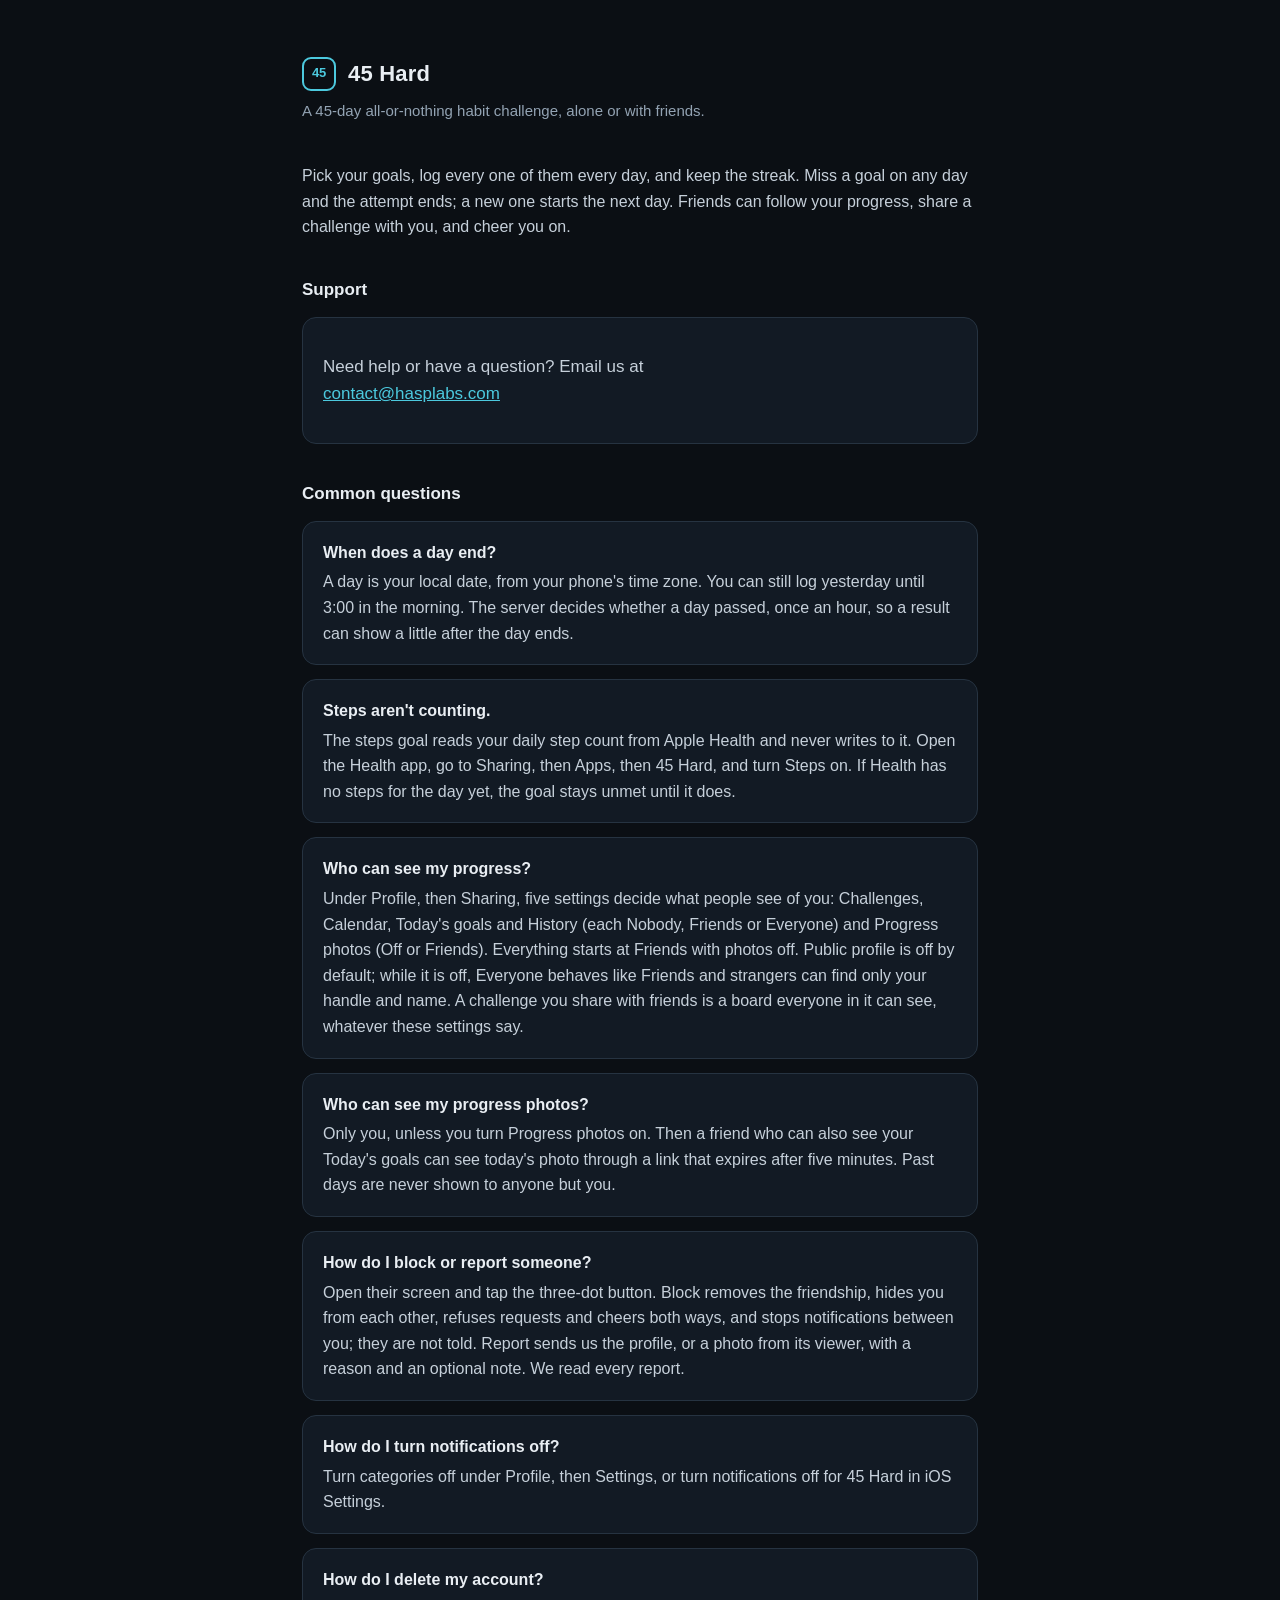
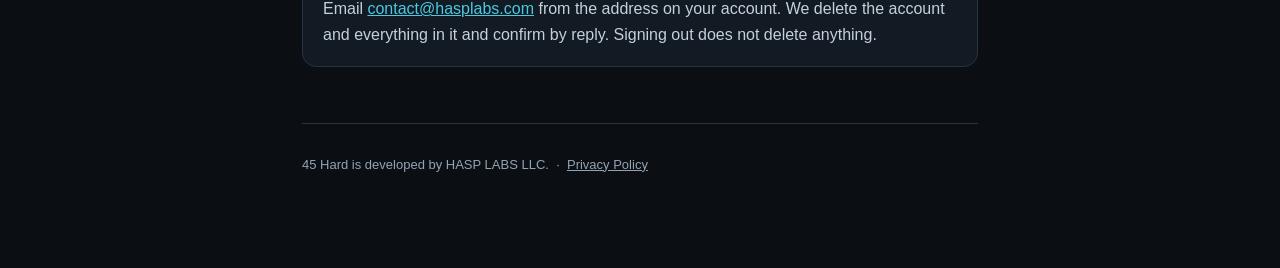
==== index.html @ 98bc9dc3 "Add the 45 Hard support and privacy policy pages Co-Authored-By: Claude Fable 5.1 <noreply@anthropic" ====
<!doctype html>
<html lang="en">
<head>
<meta charset="utf-8" />
<meta name="viewport" content="width=device-width, initial-scale=1" />
<title>45 Hard — Support</title>
<style>
  :root {
    --bg: #0B0F14; --surface: #121A24; --outline: #263341;
    --text: #E9EEF3; --body: #C6D0DA; --muted: #93A3B3; --accent: #4CC9DE;
  }
  * { box-sizing: border-box; }
  body {
    margin: 0; background: var(--bg); color: var(--body);
    font: 16px/1.6 -apple-system, BlinkMacSystemFont, "Segoe UI", Roboto, Helvetica, Arial, sans-serif;
  }
  .wrap { max-width: 720px; margin: 0 auto; padding: 56px 22px 80px; }
  header { display: flex; align-items: center; gap: 12px; margin-bottom: 8px; }
  .mark { width: 34px; height: 34px; border-radius: 9px; border: 2px solid var(--accent); color: var(--accent); flex: none; display: flex; align-items: center; justify-content: center; font-weight: 700; font-size: 13px; letter-spacing: -.02em; }
  h1 { color: var(--text); font-size: 22px; margin: 0; letter-spacing: .2px; }
  .lede { color: var(--muted); font-size: 15px; margin: 4px 0 40px; }
  h2 { color: var(--text); font-size: 17px; margin: 36px 0 10px; }
  a { color: var(--accent); }
  .card { background: var(--surface); border: 1px solid var(--outline); border-radius: 14px; padding: 18px 20px; margin: 14px 0; }
  .q { color: var(--text); font-weight: 600; margin: 0 0 4px; }
  .a { color: var(--body); margin: 0; }
  .contact { font-size: 17px; }
  footer { margin-top: 56px; color: var(--muted); font-size: 13px; border-top: 1px solid var(--outline); padding-top: 18px; }
  footer a { color: var(--muted); }
</style>
</head>
<body>
  <div class="wrap">
    <header>
      <div class="mark" aria-hidden="true">45</div>
      <h1>45 Hard</h1>
    </header>
    <p class="lede">A 45-day all-or-nothing habit challenge, alone or with friends.</p>

    <p>Pick your goals, log every one of them every day, and keep the streak. Miss a goal on any day and the attempt ends; a new one starts the next day. Friends can follow your progress, share a challenge with you, and cheer you on.</p>

    <h2>Support</h2>
    <div class="card">
      <p class="contact">Need help or have a question? Email us at<br />
      <a href="mailto:contact@hasplabs.com">contact@hasplabs.com</a></p>
    </div>

    <h2>Common questions</h2>
    <div class="card">
      <p class="q">When does a day end?</p>
      <p class="a">A day is your local date, from your phone's time zone. You can still log yesterday until 3:00 in the morning. The server decides whether a day passed, once an hour, so a result can show a little after the day ends.</p>
    </div>
    <div class="card">
      <p class="q">Steps aren't counting.</p>
      <p class="a">The steps goal reads your daily step count from Apple Health and never writes to it. Open the Health app, go to Sharing, then Apps, then 45 Hard, and turn Steps on. If Health has no steps for the day yet, the goal stays unmet until it does.</p>
    </div>
    <div class="card">
      <p class="q">Who can see my progress?</p>
      <p class="a">Under Profile, then Sharing, five settings decide what people see of you: Challenges, Calendar, Today's goals and History (each Nobody, Friends or Everyone) and Progress photos (Off or Friends). Everything starts at Friends with photos off. Public profile is off by default; while it is off, Everyone behaves like Friends and strangers can find only your handle and name. A challenge you share with friends is a board everyone in it can see, whatever these settings say.</p>
    </div>
    <div class="card">
      <p class="q">Who can see my progress photos?</p>
      <p class="a">Only you, unless you turn Progress photos on. Then a friend who can also see your Today's goals can see today's photo through a link that expires after five minutes. Past days are never shown to anyone but you.</p>
    </div>
    <div class="card">
      <p class="q">How do I block or report someone?</p>
      <p class="a">Open their screen and tap the three-dot button. Block removes the friendship, hides you from each other, refuses requests and cheers both ways, and stops notifications between you; they are not told. Report sends us the profile, or a photo from its viewer, with a reason and an optional note. We read every report.</p>
    </div>
    <div class="card">
      <p class="q">How do I turn notifications off?</p>
      <p class="a">Turn categories off under Profile, then Settings, or turn notifications off for 45 Hard in iOS Settings.</p>
    </div>
    <div class="card">
      <p class="q">How do I delete my account?</p>
      <p class="a">Email <a href="mailto:contact@hasplabs.com">contact@hasplabs.com</a> from the address on your account. We delete the account and everything in it and confirm by reply. Signing out does not delete anything.</p>
    </div>

    <footer>
      <p>45 Hard is developed by HASP LABS LLC. &nbsp;·&nbsp; <a href="privacy.html">Privacy Policy</a></p>
    </footer>
  </div>
</body>
</html>
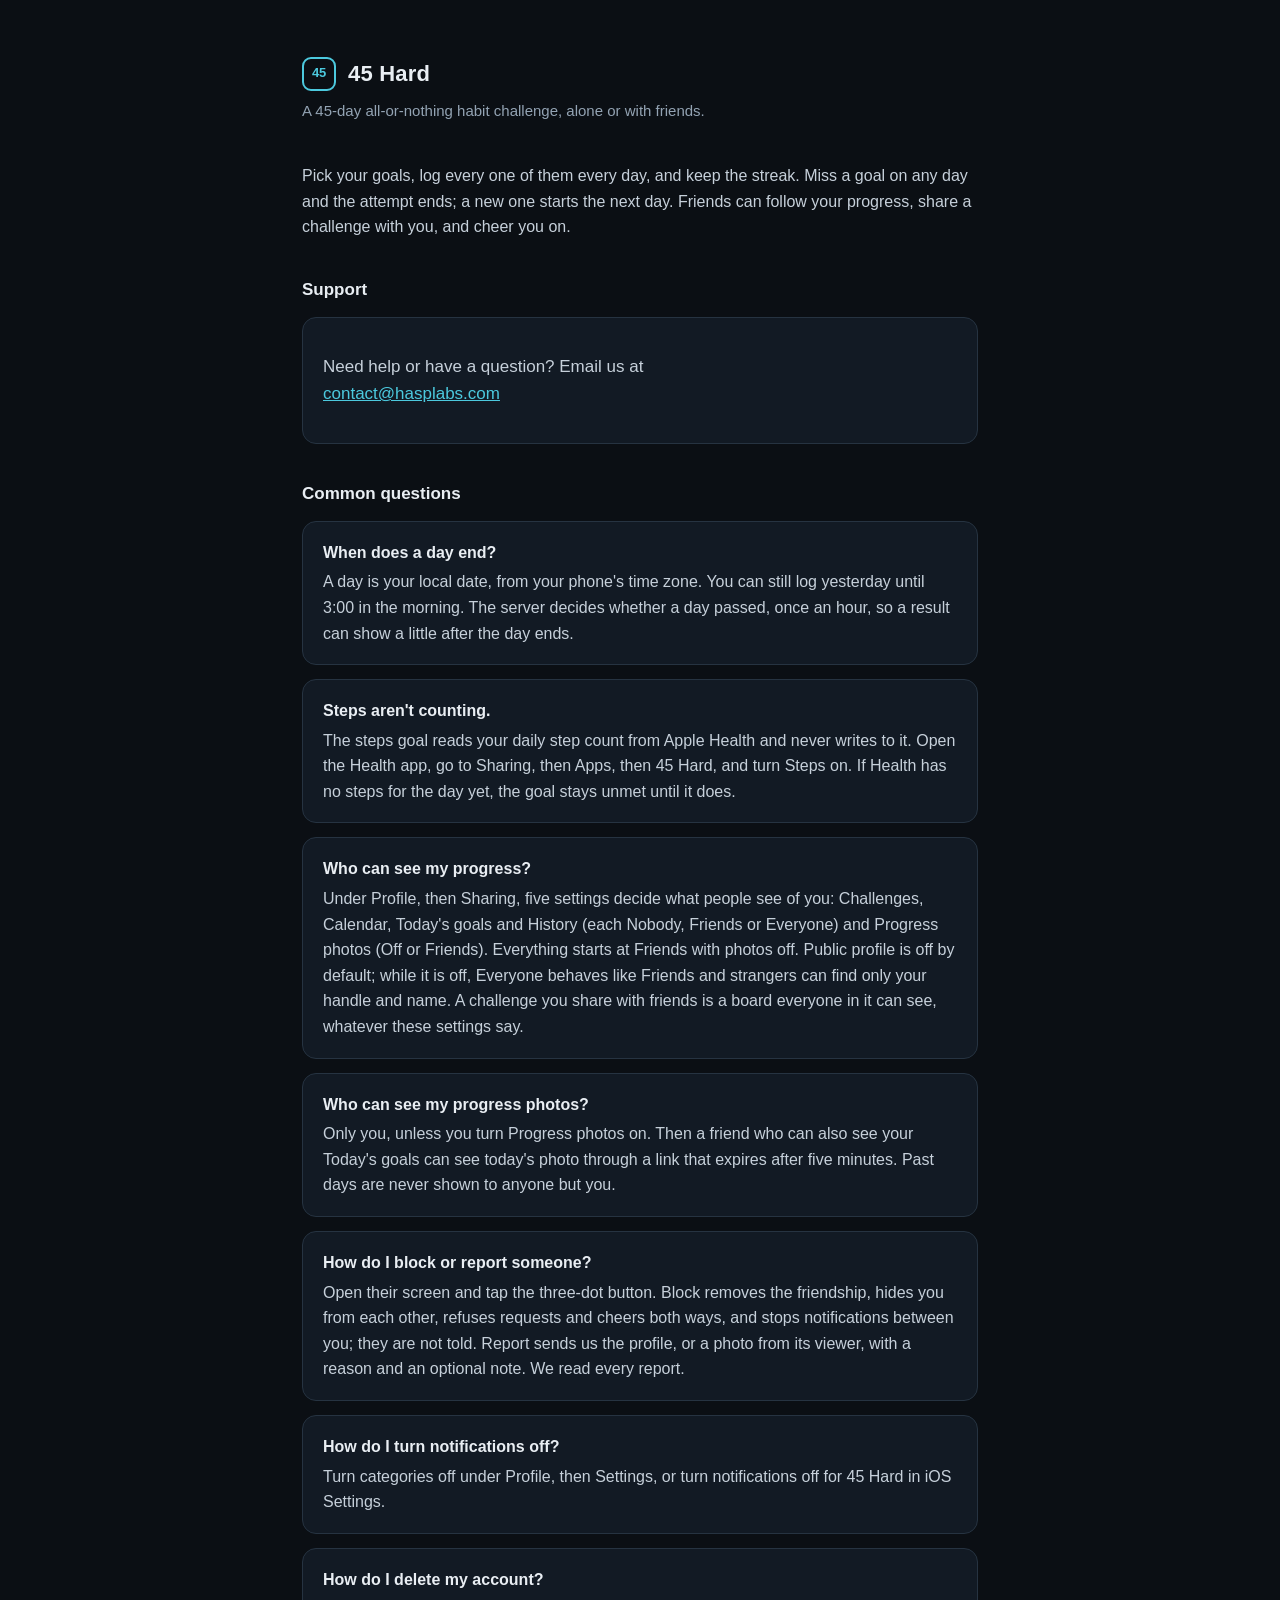
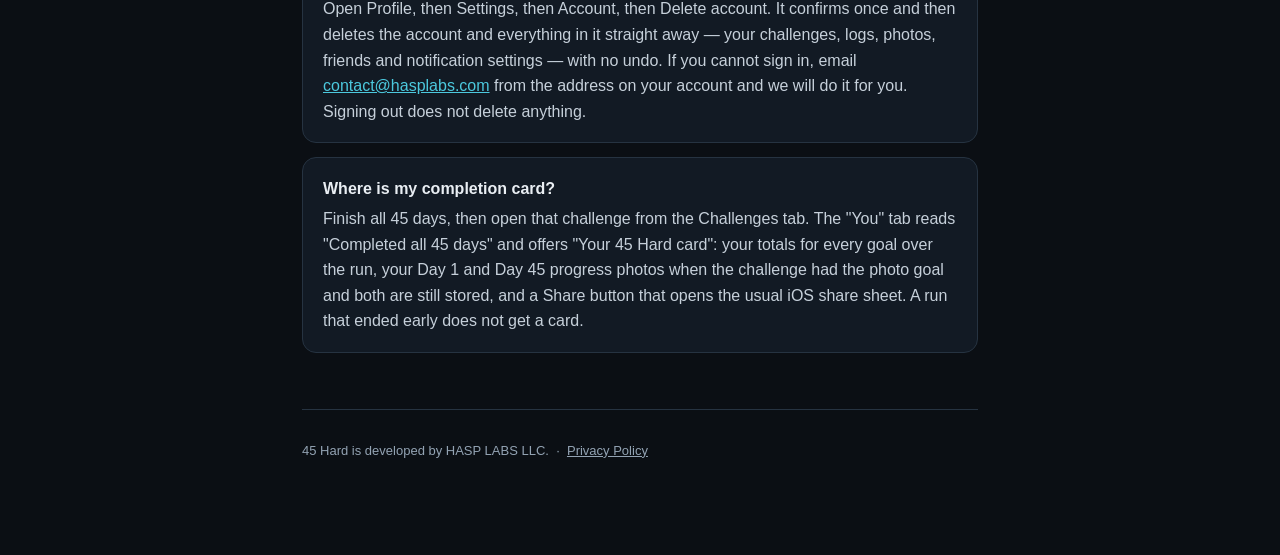
==== commit 77a0aed3: "In-app account deletion, the profile photo, and the completion card Co-Authored-By: Claude Fable 5.1" ====
--- a/index.html
+++ b/index.html
@@ -72,7 +72,11 @@
     </div>
     <div class="card">
       <p class="q">How do I delete my account?</p>
-      <p class="a">Email <a href="mailto:contact@hasplabs.com">contact@hasplabs.com</a> from the address on your account. We delete the account and everything in it and confirm by reply. Signing out does not delete anything.</p>
+      <p class="a">Open Profile, then Settings, then Account, then Delete account. It confirms once and then deletes the account and everything in it straight away — your challenges, logs, photos, friends and notification settings — with no undo. If you cannot sign in, email <a href="mailto:contact@hasplabs.com">contact@hasplabs.com</a> from the address on your account and we will do it for you. Signing out does not delete anything.</p>
+    </div>
+    <div class="card">
+      <p class="q">Where is my completion card?</p>
+      <p class="a">Finish all 45 days, then open that challenge from the Challenges tab. The "You" tab reads "Completed all 45 days" and offers "Your 45 Hard card": your totals for every goal over the run, your Day 1 and Day 45 progress photos when the challenge had the photo goal and both are still stored, and a Share button that opens the usual iOS share sheet. A run that ended early does not get a card.</p>
     </div>
 
     <footer>
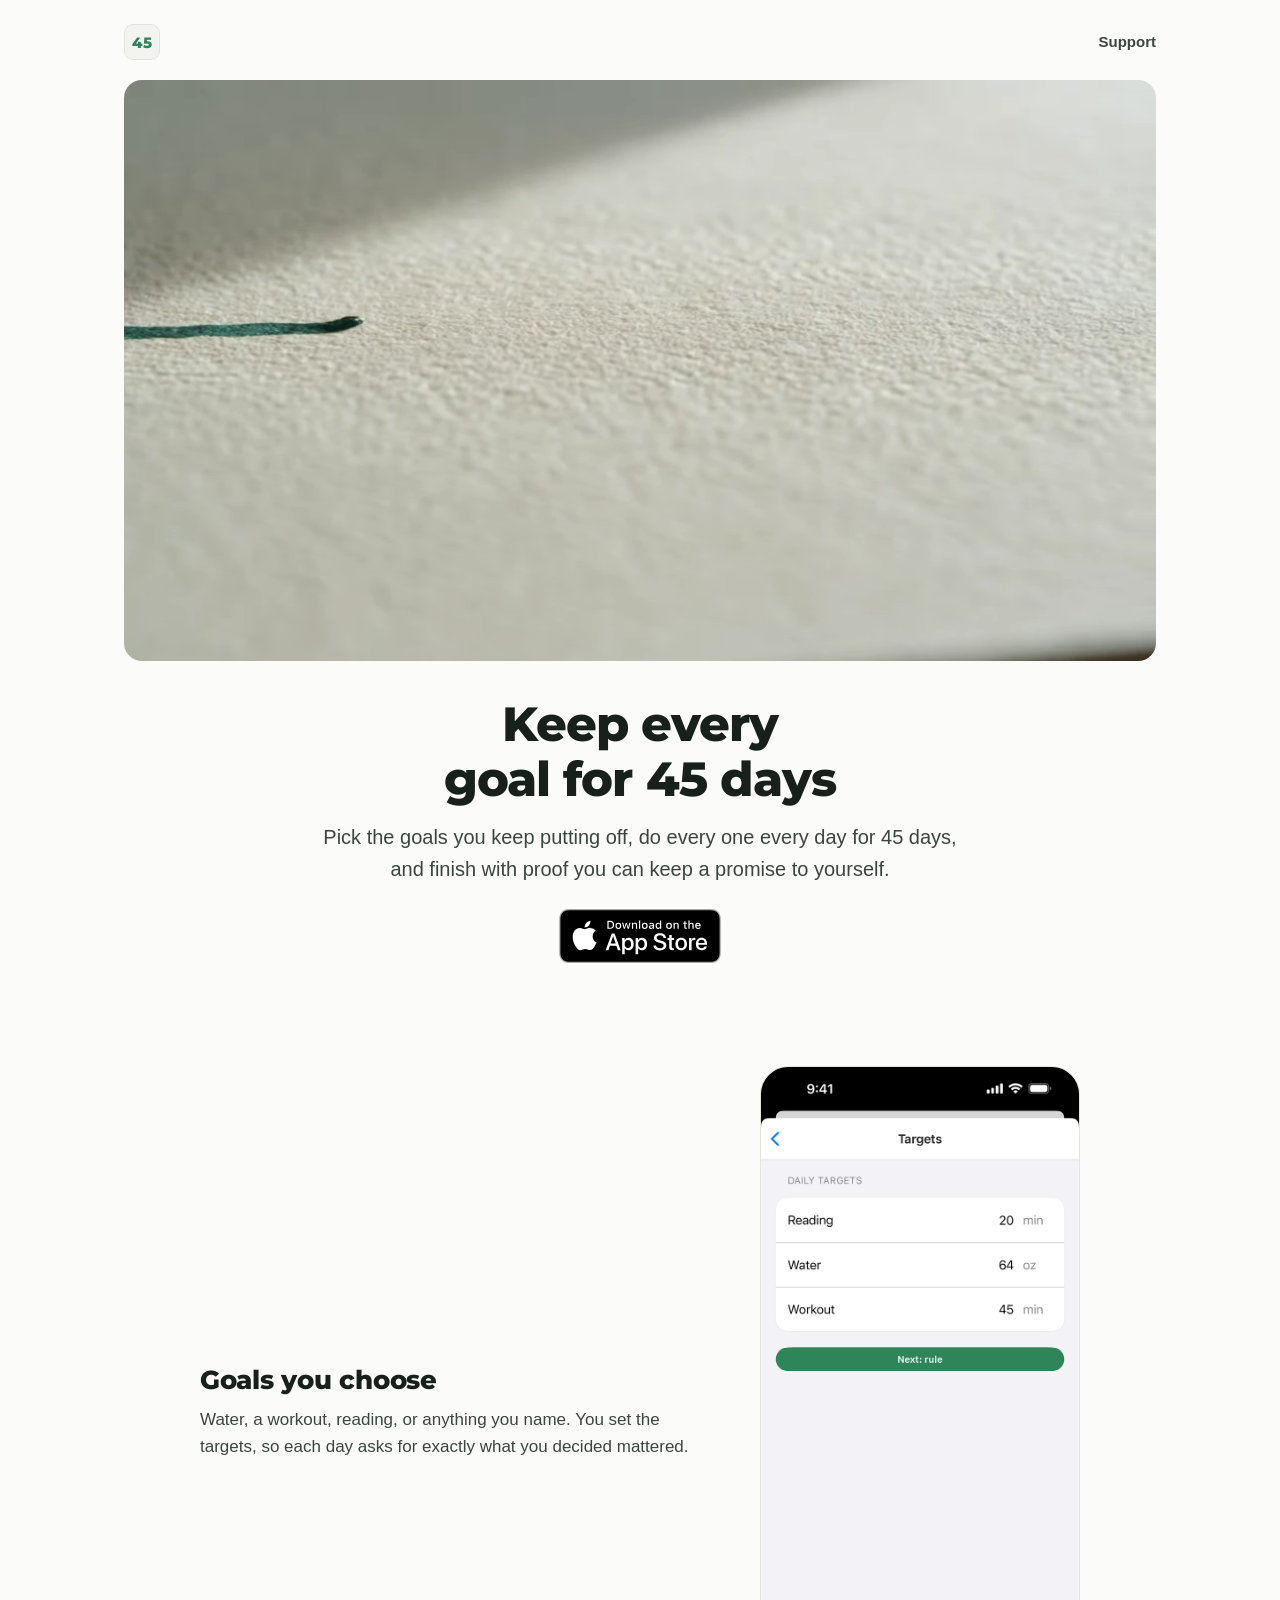
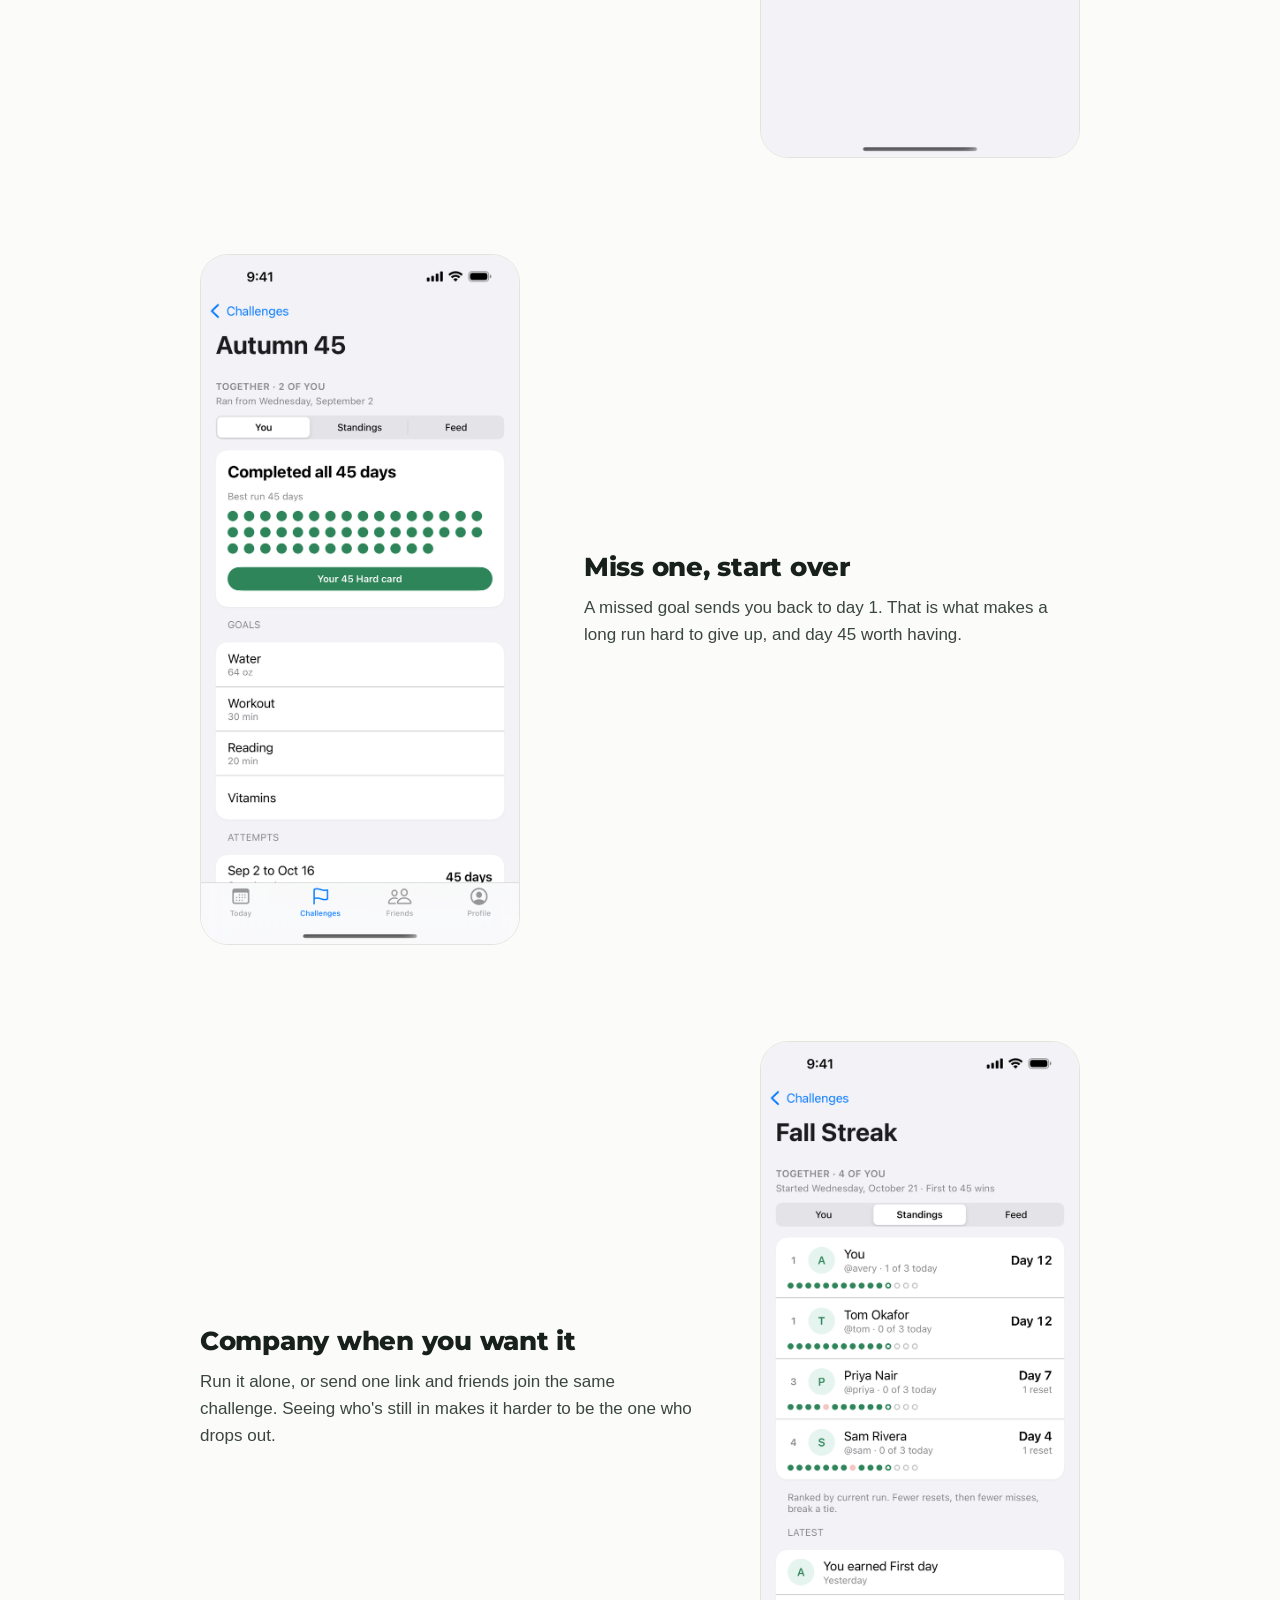
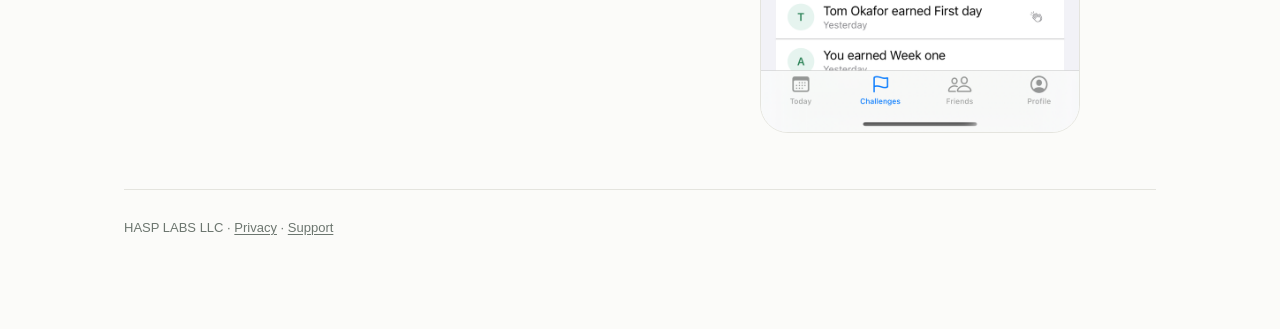
==== commit 38d1e989: "Replace the support index with the 45 Hard landing page Co-Authored-By: Claude Fable 5.1 <noreply@an" ====
--- a/index.html
+++ b/index.html
@@ -3,84 +3,75 @@
 <head>
 <meta charset="utf-8" />
 <meta name="viewport" content="width=device-width, initial-scale=1" />
-<title>45 Hard — Support</title>
-<style>
-  :root {
-    --bg: #0B0F14; --surface: #121A24; --outline: #263341;
-    --text: #E9EEF3; --body: #C6D0DA; --muted: #93A3B3; --accent: #4CC9DE;
-  }
-  * { box-sizing: border-box; }
-  body {
-    margin: 0; background: var(--bg); color: var(--body);
-    font: 16px/1.6 -apple-system, BlinkMacSystemFont, "Segoe UI", Roboto, Helvetica, Arial, sans-serif;
-  }
-  .wrap { max-width: 720px; margin: 0 auto; padding: 56px 22px 80px; }
-  header { display: flex; align-items: center; gap: 12px; margin-bottom: 8px; }
-  .mark { width: 34px; height: 34px; border-radius: 9px; border: 2px solid var(--accent); color: var(--accent); flex: none; display: flex; align-items: center; justify-content: center; font-weight: 700; font-size: 13px; letter-spacing: -.02em; }
-  h1 { color: var(--text); font-size: 22px; margin: 0; letter-spacing: .2px; }
-  .lede { color: var(--muted); font-size: 15px; margin: 4px 0 40px; }
-  h2 { color: var(--text); font-size: 17px; margin: 36px 0 10px; }
-  a { color: var(--accent); }
-  .card { background: var(--surface); border: 1px solid var(--outline); border-radius: 14px; padding: 18px 20px; margin: 14px 0; }
-  .q { color: var(--text); font-weight: 600; margin: 0 0 4px; }
-  .a { color: var(--body); margin: 0; }
-  .contact { font-size: 17px; }
-  footer { margin-top: 56px; color: var(--muted); font-size: 13px; border-top: 1px solid var(--outline); padding-top: 18px; }
-  footer a { color: var(--muted); }
-</style>
+<title>45 Hard</title>
+<meta name="description" content="Pick the goals you keep putting off, do every one every day for 45 days, and finish with proof you can keep a promise to yourself." />
+<meta property="og:type" content="website" />
+<meta property="og:title" content="45 Hard" />
+<meta property="og:description" content="Pick the goals you keep putting off, do every one every day for 45 days, and finish with proof you can keep a promise to yourself." />
+<meta property="og:url" content="https://hasplabs.github.io/fortyfivehard/" />
+<meta property="og:image" content="https://hasplabs.github.io/fortyfivehard/media/hero-16x9.jpg" />
+<meta property="og:image:width" content="1920" />
+<meta property="og:image:height" content="1080" />
+<meta name="twitter:card" content="summary_large_image" />
+<link rel="stylesheet" href="site.css">
 </head>
 <body>
-  <div class="wrap">
-    <header>
-      <div class="mark" aria-hidden="true">45</div>
-      <h1>45 Hard</h1>
+  <div class="wrap landing">
+    <header class="site-head">
+      <a class="mark" href="index.html" aria-label="45 Hard home">45</a>
+      <a class="head-link" href="support.html">Support</a>
     </header>
-    <p class="lede">A 45-day all-or-nothing habit challenge, alone or with friends.</p>
 
-    <p>Pick your goals, log every one of them every day, and keep the streak. Miss a goal on any day and the attempt ends; a new one starts the next day. Friends can follow your progress, share a challenge with you, and cheer you on.</p>
+    <video class="hero" autoplay muted loop playsinline preload="metadata" poster="media/hero-16x9.jpg" aria-hidden="true">
+      <source src="media/hero-9x16.webm" type="video/webm" media="(max-width: 700px)">
+      <source src="media/hero-9x16.mp4" type="video/mp4" media="(max-width: 700px)">
+      <source src="media/hero-16x9.webm" type="video/webm">
+      <source src="media/hero-16x9.mp4" type="video/mp4">
+    </video>
+    <script>
+      (function () {
+        var v = document.querySelector('video.hero');
+        var still = window.matchMedia && window.matchMedia('(prefers-reduced-motion: reduce)').matches;
+        if (!v || !still) return;
+        v.pause();
+        v.addEventListener('play', function () { v.pause(); });
+      })();
+    </script>
 
-    <h2>Support</h2>
-    <div class="card">
-      <p class="contact">Need help or have a question? Email us at<br />
-      <a href="mailto:contact@hasplabs.com">contact@hasplabs.com</a></p>
+    <div class="intro">
+      <h1 class="headline">Keep every goal for 45 days</h1>
+      <p class="subline">Pick the goals you keep putting off, do every one every day for 45 days, and finish with proof you can keep a promise to yourself.</p>
+      <a class="badge" href="https://apps.apple.com/app/id6811716562">
+        <img src="img/app-store-badge.svg" alt="Download on the App Store" width="162" height="54">
+      </a>
     </div>
 
-    <h2>Common questions</h2>
-    <div class="card">
-      <p class="q">When does a day end?</p>
-      <p class="a">A day is your local date, from your phone's time zone. You can still log yesterday until 3:00 in the morning. The server decides whether a day passed, once an hour, so a result can show a little after the day ends.</p>
-    </div>
-    <div class="card">
-      <p class="q">Steps aren't counting.</p>
-      <p class="a">The steps goal reads your daily step count from Apple Health and never writes to it. Open the Health app, go to Sharing, then Apps, then 45 Hard, and turn Steps on. If Health has no steps for the day yet, the goal stays unmet until it does.</p>
-    </div>
-    <div class="card">
-      <p class="q">Who can see my progress?</p>
-      <p class="a">Under Profile, then Sharing, five settings decide what people see of you: Challenges, Calendar, Today's goals and History (each Nobody, Friends or Everyone) and Progress photos (Off or Friends). Everything starts at Friends with photos off. Public profile is off by default; while it is off, Everyone behaves like Friends and strangers can find only your handle and name. A challenge you share with friends is a board everyone in it can see, whatever these settings say.</p>
-    </div>
-    <div class="card">
-      <p class="q">Who can see my progress photos?</p>
-      <p class="a">Only you, unless you turn Progress photos on. Then a friend who can also see your Today's goals can see today's photo through a link that expires after five minutes. Past days are never shown to anyone but you.</p>
-    </div>
-    <div class="card">
-      <p class="q">How do I block or report someone?</p>
-      <p class="a">Open their screen and tap the three-dot button. Block removes the friendship, hides you from each other, refuses requests and cheers both ways, and stops notifications between you; they are not told. Report sends us the profile, or a photo from its viewer, with a reason and an optional note. We read every report.</p>
-    </div>
-    <div class="card">
-      <p class="q">How do I turn notifications off?</p>
-      <p class="a">Turn categories off under Profile, then Settings, or turn notifications off for 45 Hard in iOS Settings.</p>
-    </div>
-    <div class="card">
-      <p class="q">How do I delete my account?</p>
-      <p class="a">Open Profile, then Settings, then Account, then Delete account. It confirms once and then deletes the account and everything in it straight away — your challenges, logs, photos, friends and notification settings — with no undo. If you cannot sign in, email <a href="mailto:contact@hasplabs.com">contact@hasplabs.com</a> from the address on your account and we will do it for you. Signing out does not delete anything.</p>
-    </div>
-    <div class="card">
-      <p class="q">Where is my completion card?</p>
-      <p class="a">Finish all 45 days, then open that challenge from the Challenges tab. The "You" tab reads "Completed all 45 days" and offers "Your 45 Hard card": your totals for every goal over the run, your Day 1 and Day 45 progress photos when the challenge had the photo goal and both are still stored, and a Share button that opens the usual iOS share sheet. A run that ended early does not get a card.</p>
-    </div>
+    <section class="feature">
+      <div class="feature-text">
+        <h2>Goals you choose</h2>
+        <p>Water, a workout, reading, or anything you name. You set the targets, so each day asks for exactly what you decided mattered.</p>
+      </div>
+      <img class="shot" src="img/goals.png" alt="" loading="lazy" width="720" height="1561">
+    </section>
+
+    <section class="feature">
+      <div class="feature-text">
+        <h2>Miss one, start over</h2>
+        <p>A missed goal sends you back to day 1. That is what makes a long run hard to give up, and day 45 worth having.</p>
+      </div>
+      <img class="shot" src="img/calendar.png" alt="" loading="lazy" width="720" height="1561">
+    </section>
+
+    <section class="feature">
+      <div class="feature-text">
+        <h2>Company when you want it</h2>
+        <p>Run it alone, or send one link and friends join the same challenge. Seeing who's still in makes it harder to be the one who drops out.</p>
+      </div>
+      <img class="shot" src="img/standings.png" alt="" loading="lazy" width="720" height="1561">
+    </section>
 
     <footer>
-      <p>45 Hard is developed by HASP LABS LLC. &nbsp;·&nbsp; <a href="privacy.html">Privacy Policy</a></p>
+      <p>HASP LABS LLC · <a href="privacy.html">Privacy</a> · <a href="support.html">Support</a></p>
     </footer>
   </div>
 </body>
--- a/site.css
+++ b/site.css
@@ -0,0 +1,207 @@
+/* 45 Hard pages: one stylesheet. The palette is the icon's paper and green. */
+
+@font-face {
+  font-family: Montserrat;
+  font-style: normal;
+  font-weight: 700;
+  font-display: swap;
+  src: url("fonts/Montserrat-Bold.ttf") format("truetype");
+}
+@font-face {
+  font-family: Montserrat;
+  font-style: normal;
+  font-weight: 800;
+  font-display: swap;
+  src: url("fonts/Montserrat-ExtraBold.ttf") format("truetype");
+}
+
+:root {
+  color-scheme: light dark;
+  --paper: #fbfbf9;
+  --paper-2: #f3f3ef;
+  --surface: #ffffff;
+  --outline: #e4e4de;
+  --text: #18201b;
+  --body: #3b463f;
+  --muted: #6c766f;
+  --accent: #2f855a;
+  --accent-tint: #e6f4ef;
+  --on-accent: #ffffff;
+  --link: #276749;
+}
+
+@media (prefers-color-scheme: dark) {
+  :root {
+    --paper: #0e1210;
+    --paper-2: #131915;
+    --surface: #18201b;
+    --outline: #26302a;
+    --text: #eef2ee;
+    --body: #c9d1cb;
+    --muted: #8f9a92;
+    --accent: #5fbf85;
+    --accent-tint: #163524;
+    --on-accent: #06281a;
+    --link: #5fbf85;
+  }
+}
+
+* { box-sizing: border-box; }
+
+html { -webkit-text-size-adjust: 100%; text-size-adjust: 100%; }
+
+body {
+  margin: 0;
+  background: var(--paper);
+  color: var(--body);
+  font: 16px/1.6 -apple-system, BlinkMacSystemFont, "Segoe UI", Roboto, Helvetica, Arial, sans-serif;
+  overflow-wrap: break-word;
+}
+
+[hidden] { display: none !important; }
+
+.wrap {
+  width: 100%;
+  max-width: 720px;
+  margin: 0 auto;
+  padding: 56px 16px 80px;
+}
+@media (min-width: 600px) {
+  .wrap { padding-left: 24px; padding-right: 24px; }
+}
+
+a { color: var(--link); text-underline-offset: 2px; }
+
+header { display: flex; align-items: center; gap: 12px; margin-bottom: 8px; }
+
+.mark {
+  flex: none;
+  display: flex;
+  align-items: center;
+  justify-content: center;
+  width: 36px;
+  height: 36px;
+  border-radius: 9px;
+  border: 1px solid var(--outline);
+  background: var(--paper-2);
+  color: var(--accent);
+  font-family: Montserrat, system-ui, sans-serif;
+  font-weight: 800;
+  font-size: 15px;
+  line-height: 1;
+  letter-spacing: -0.02em;
+  text-decoration: none;
+}
+
+h1, h2 {
+  font-family: Montserrat, system-ui, sans-serif;
+  color: var(--text);
+  font-weight: 800;
+  letter-spacing: -0.01em;
+  line-height: 1.25;
+}
+h1 { font-size: 22px; margin: 0; }
+h2 { font-size: 20px; margin: 40px 0 10px; }
+
+p { margin: 10px 0; }
+ul { margin: 10px 0; padding-left: 20px; }
+li { margin: 6px 0; }
+strong { color: var(--text); }
+
+.lede { color: var(--muted); font-size: 15px; margin: 4px 0 40px; }
+.updated { color: var(--muted); font-size: 14px; margin: 4px 0 32px; }
+
+.card {
+  background: var(--surface);
+  border: 1px solid var(--outline);
+  border-radius: 14px;
+  padding: 18px 20px;
+  margin: 14px 0;
+}
+
+.q { color: var(--text); font-weight: 600; margin: 0 0 4px; }
+.a { color: var(--body); margin: 0; }
+.contact { font-size: 17px; margin: 0; }
+
+.btn {
+  display: inline-block;
+  background: var(--accent);
+  color: var(--on-accent);
+  font-weight: 600;
+  text-decoration: none;
+  border-radius: 10px;
+  padding: 12px 18px;
+  margin: 14px 0 6px;
+}
+.btn:hover { filter: brightness(1.06); }
+.btn:focus-visible, a:focus-visible { outline: 2px solid var(--accent); outline-offset: 3px; }
+
+.small { color: var(--muted); font-size: 14px; }
+
+
+footer {
+  margin-top: 56px;
+  color: var(--muted);
+  font-size: 13px;
+  border-top: 1px solid var(--outline);
+  padding-top: 18px;
+}
+footer a { color: var(--muted); }
+
+/* The landing page. */
+.wrap.landing { max-width: 1080px; padding-top: 24px; }
+.site-head { justify-content: space-between; margin-bottom: 20px; }
+.head-link { color: var(--body); font-weight: 600; font-size: 15px; text-decoration: none; }
+.head-link:hover { color: var(--link); text-decoration: underline; }
+
+.hero {
+  display: block;
+  width: 100%;
+  height: auto;
+  aspect-ratio: 16 / 9;
+  object-fit: cover;
+  border-radius: 18px;
+  background: var(--paper-2);
+}
+@media (max-width: 700px) {
+  .hero { aspect-ratio: 9 / 16; max-height: 78vh; }
+}
+
+.intro { max-width: 640px; margin: 36px auto 8px; text-align: center; }
+.headline { font-size: 34px; line-height: 1.15; letter-spacing: -0.02em; text-wrap: balance; }
+.subline { font-size: 18px; color: var(--body); margin: 14px 0 24px; }
+.badge { display: inline-block; line-height: 0; border-radius: 9px; }
+.badge img { display: block; width: 162px; height: 54px; }
+@media (min-width: 760px) {
+  .headline { font-size: 48px; }
+  .subline { font-size: 20px; }
+}
+
+.feature { margin: 72px 0 0; text-align: center; }
+.feature-text { max-width: 520px; margin: 0 auto; }
+.feature h2 { font-size: 26px; margin: 0 0 10px; text-wrap: balance; }
+.feature p { font-size: 17px; margin: 0; }
+.shot {
+  display: block;
+  width: 100%;
+  max-width: 300px;
+  height: auto;
+  margin: 28px auto 0;
+  border-radius: 28px;
+  border: 1px solid var(--outline);
+}
+@media (min-width: 760px) {
+  .feature {
+    display: grid;
+    grid-template-columns: 1fr 320px;
+    gap: 64px;
+    align-items: center;
+    text-align: left;
+    max-width: 880px;
+    margin: 96px auto 0;
+  }
+  .feature:nth-of-type(even) { grid-template-columns: 320px 1fr; }
+  .feature:nth-of-type(even) .feature-text { order: 2; }
+  .feature-text { margin: 0; }
+  .shot { max-width: 320px; margin: 0; }
+}
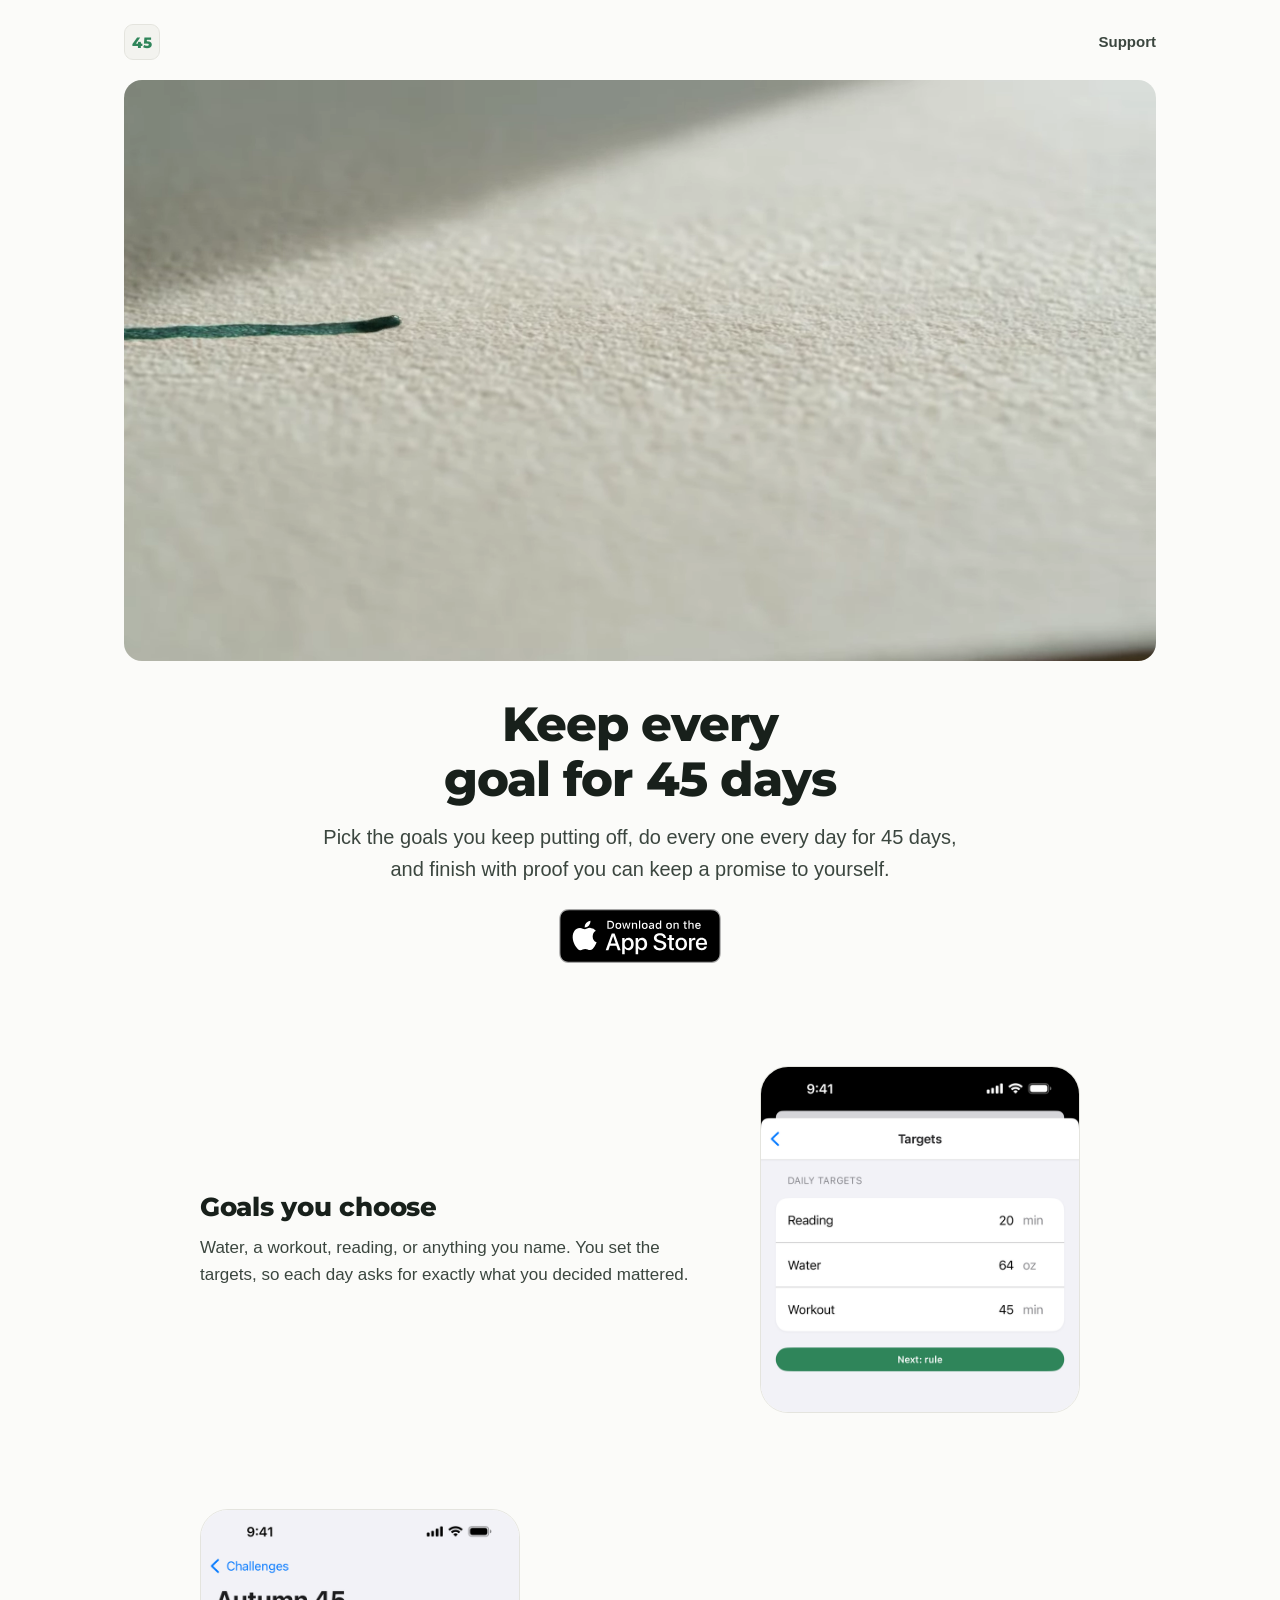
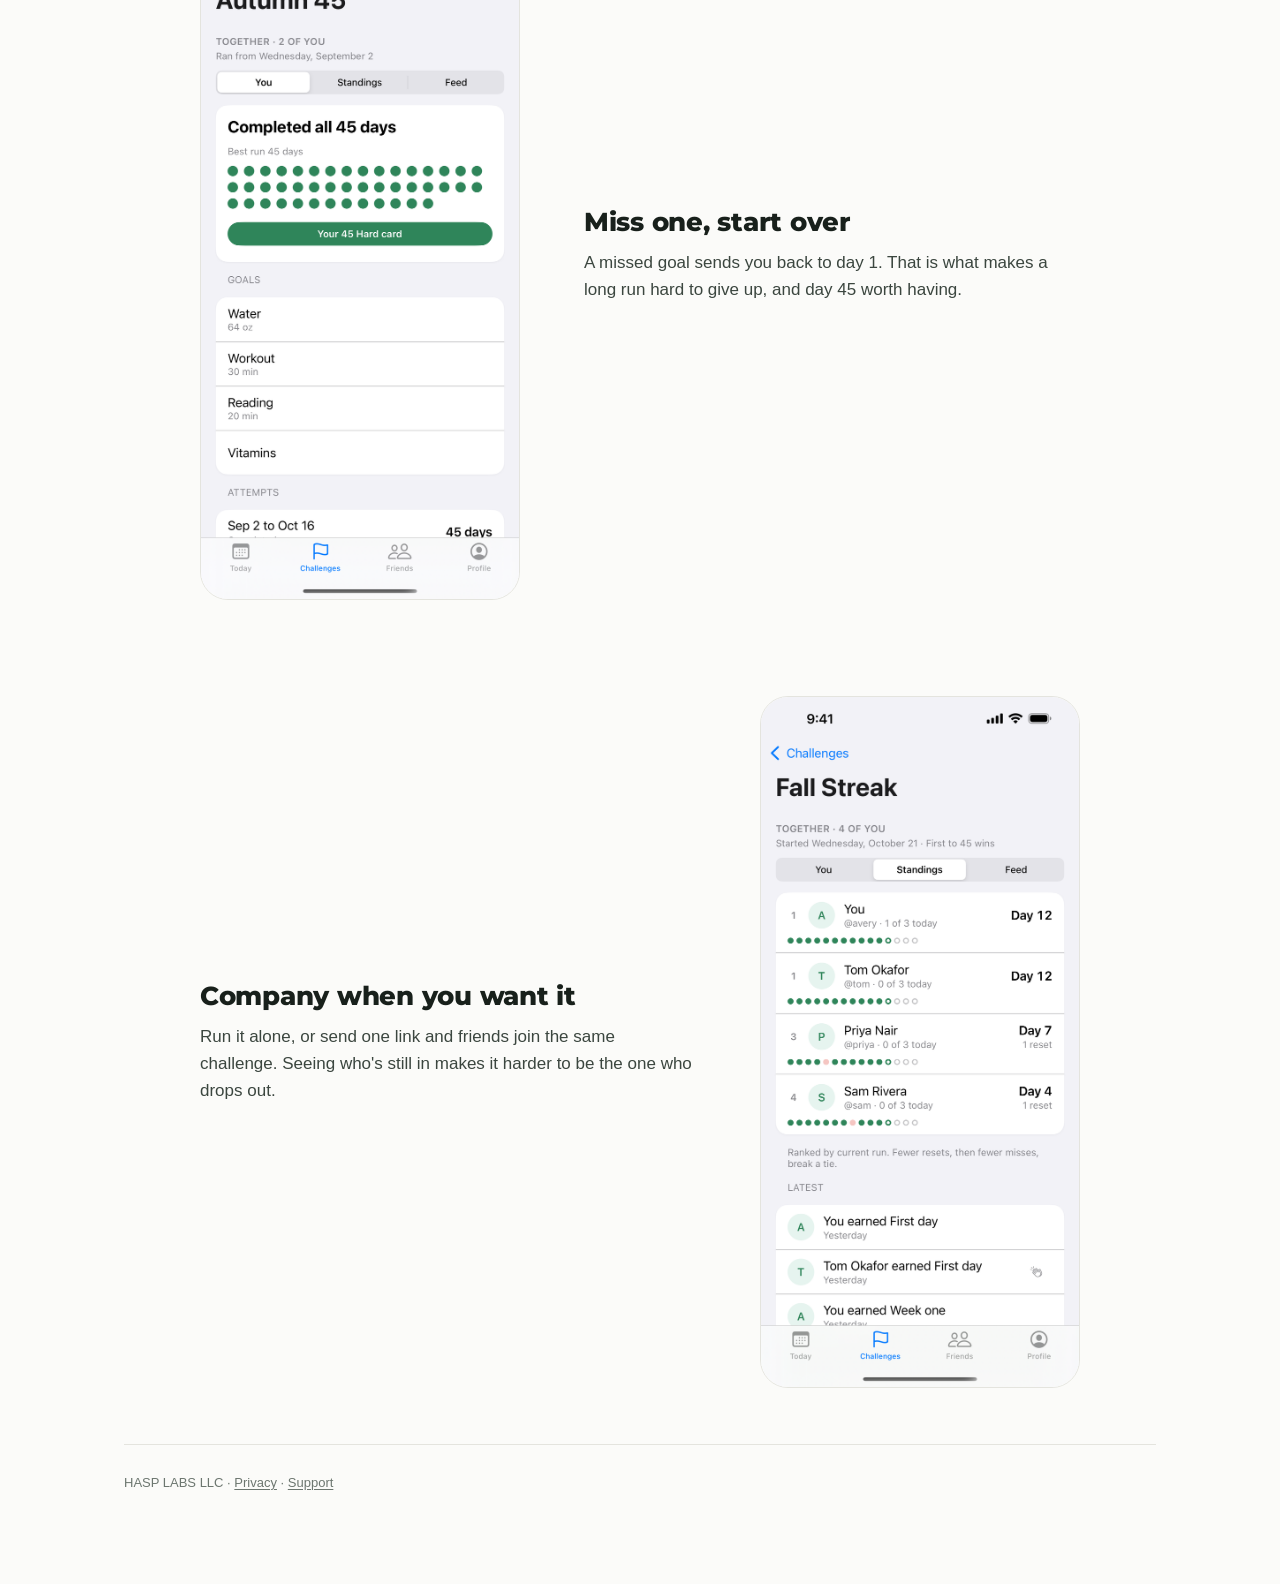
==== commit 90bc2a7d: "Crop the goals screenshot to the targets The full screen was mostly empty grey below the three targe" ====
--- a/index.html
+++ b/index.html
@@ -51,7 +51,7 @@
         <h2>Goals you choose</h2>
         <p>Water, a workout, reading, or anything you name. You set the targets, so each day asks for exactly what you decided mattered.</p>
       </div>
-      <img class="shot" src="img/goals.png" alt="" loading="lazy" width="720" height="1561">
+      <img class="shot" src="img/goals.png" alt="" loading="lazy" width="720" height="780">
     </section>
 
     <section class="feature">
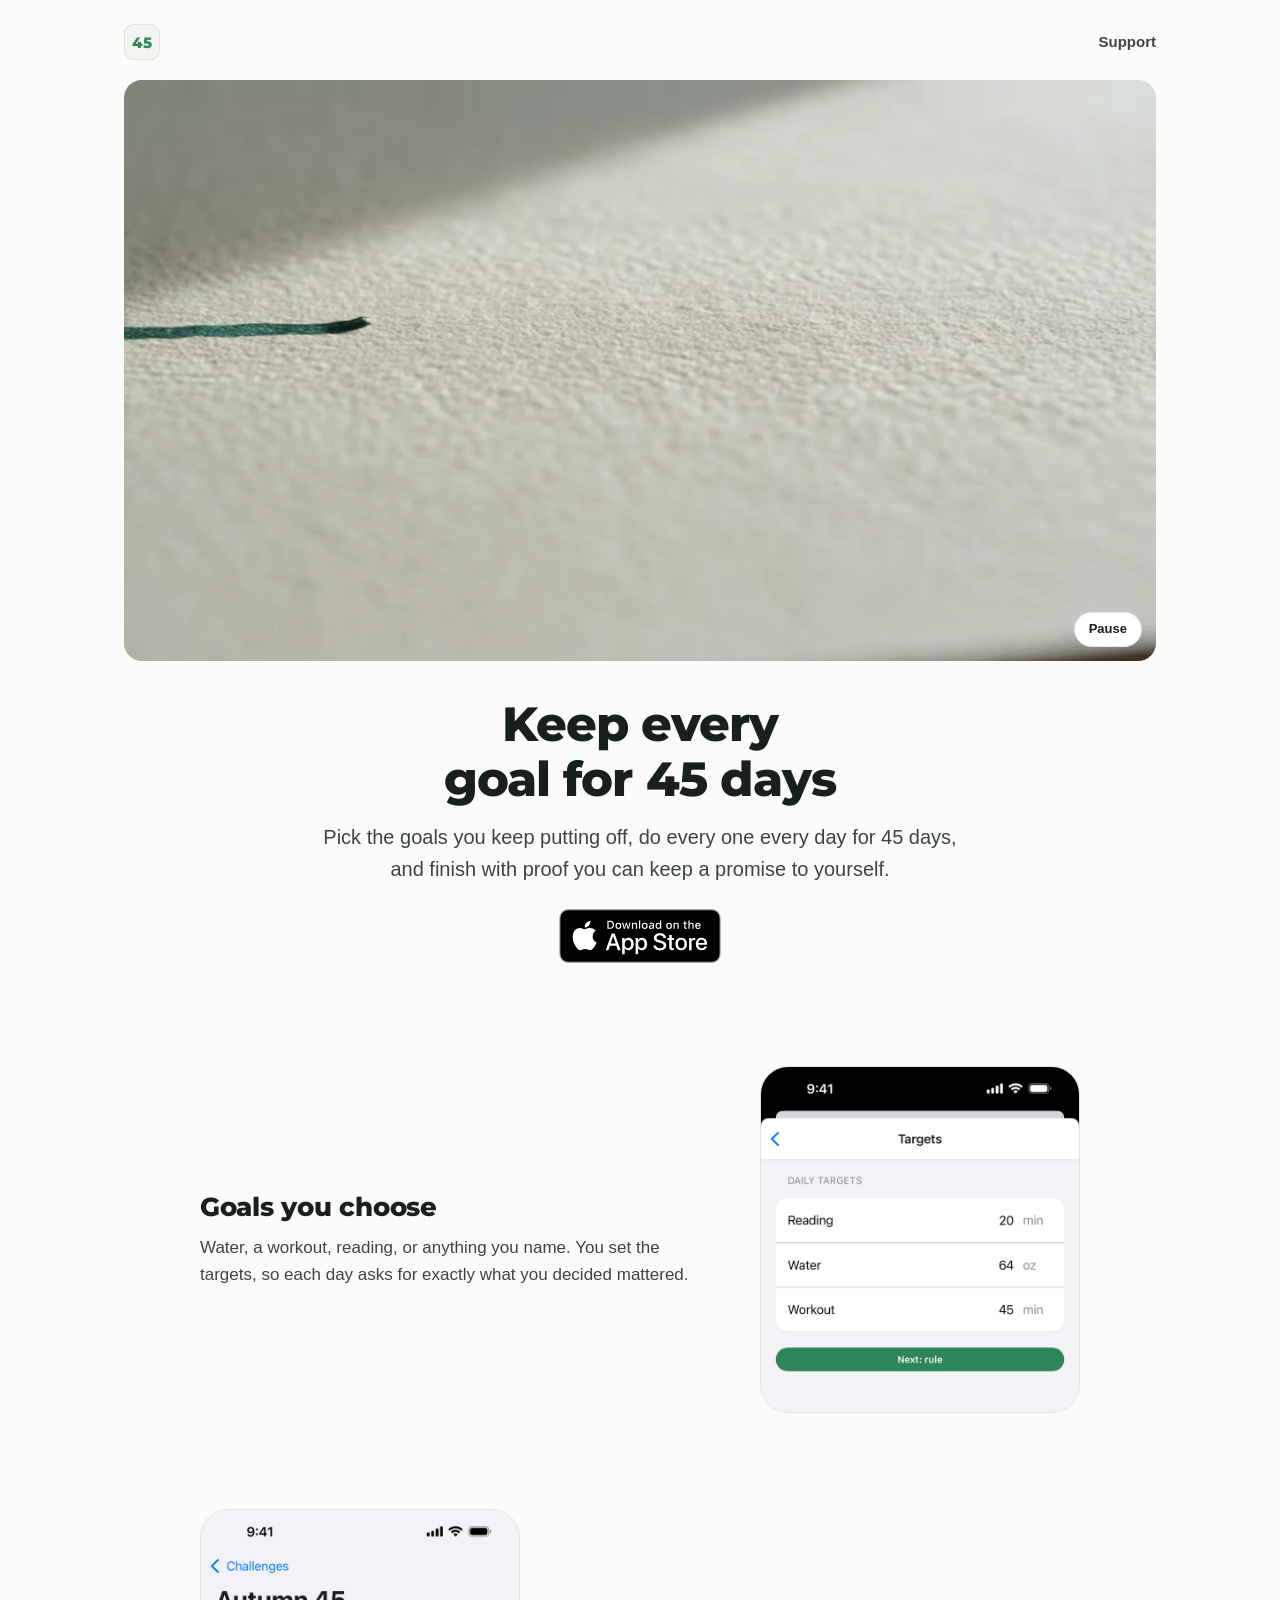
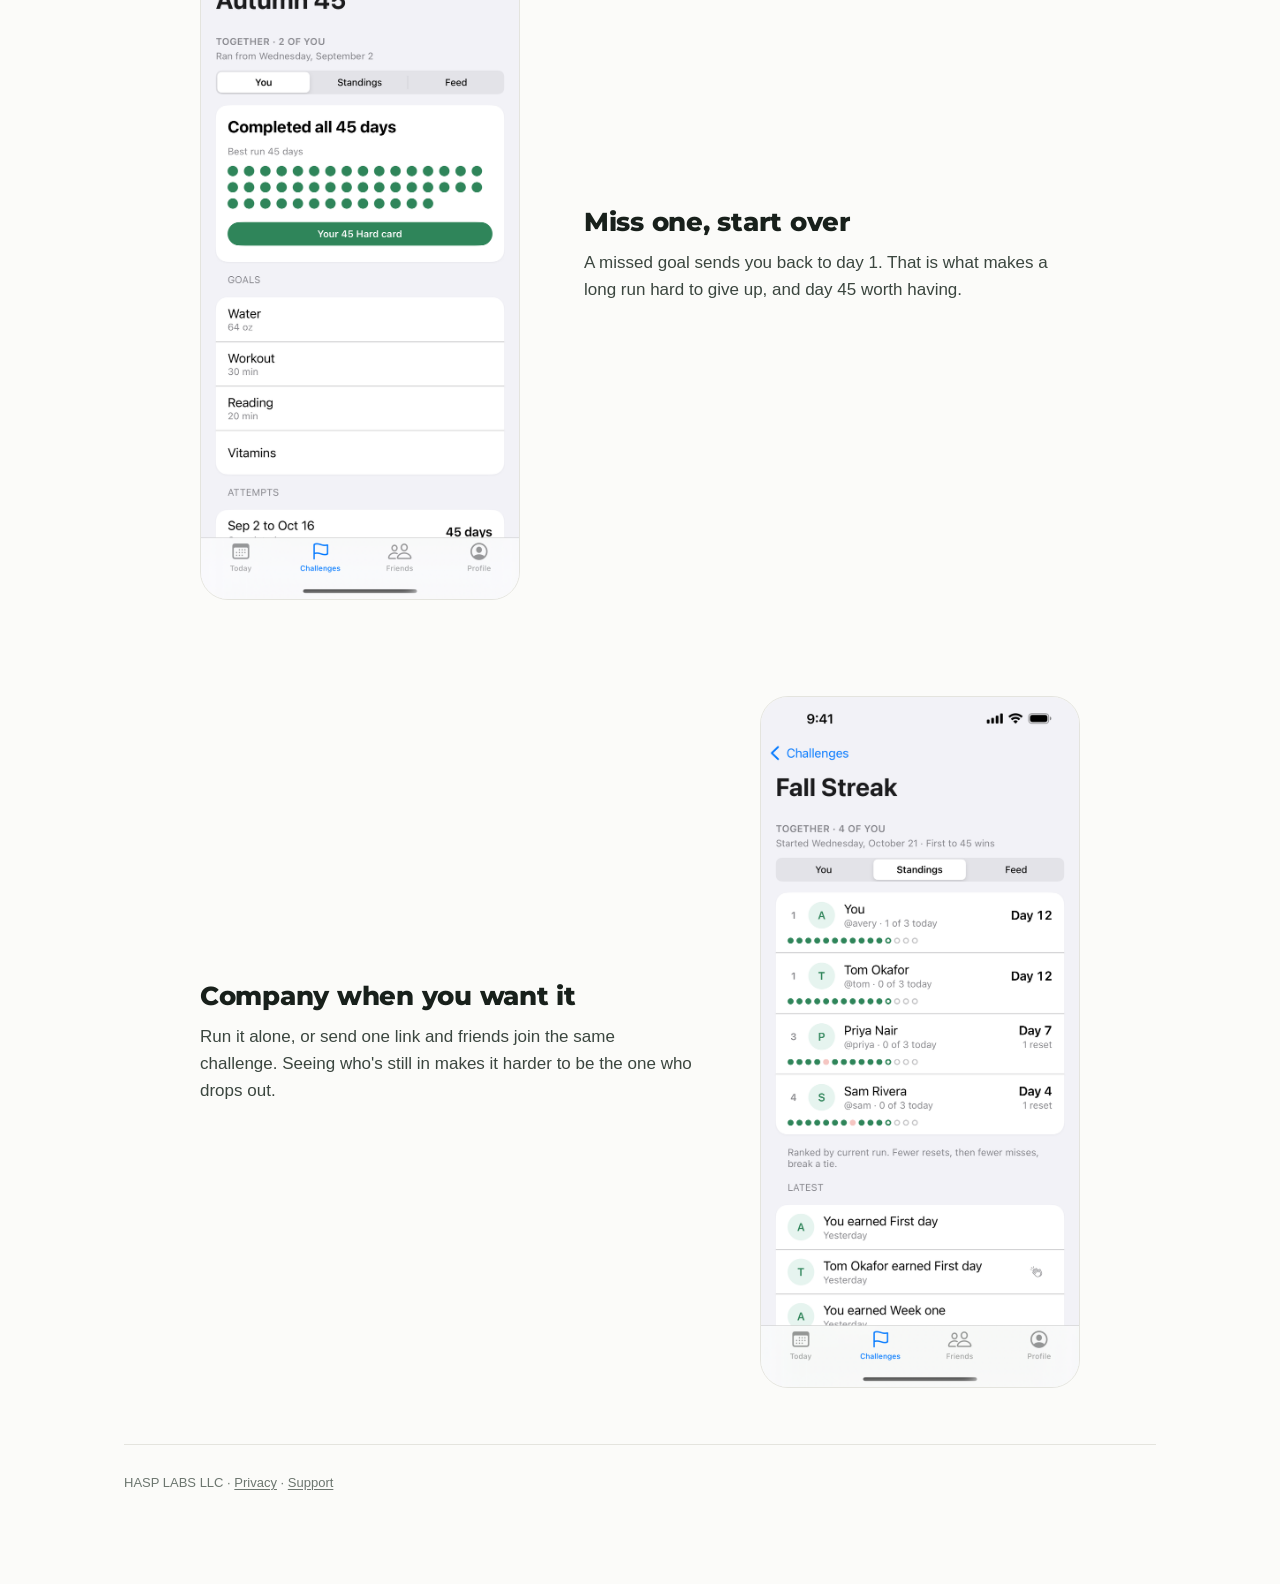
==== commit b080e453: "Add a pause button to the hero loop, and correct the phone hash and contacts wording The loop runs p" ====
--- a/index.html
+++ b/index.html
@@ -22,19 +22,37 @@
       <a class="head-link" href="support.html">Support</a>
     </header>
 
+    <div class="hero-box">
     <video class="hero" autoplay muted loop playsinline preload="metadata" poster="media/hero-16x9.jpg" aria-hidden="true">
       <source src="media/hero-9x16.webm" type="video/webm" media="(max-width: 700px)">
       <source src="media/hero-9x16.mp4" type="video/mp4" media="(max-width: 700px)">
       <source src="media/hero-16x9.webm" type="video/webm">
       <source src="media/hero-16x9.mp4" type="video/mp4">
     </video>
+    <button class="hero-toggle" type="button" hidden>Pause</button>
+    </div>
     <script>
       (function () {
         var v = document.querySelector('video.hero');
-        var still = window.matchMedia && window.matchMedia('(prefers-reduced-motion: reduce)').matches;
-        if (!v || !still) return;
-        v.pause();
-        v.addEventListener('play', function () { v.pause(); });
+        var b = document.querySelector('.hero-toggle');
+        if (!v || !b) return;
+        // The loop runs longer than five seconds, so it needs a way to stop it (WCAG 2.2.2). With
+        // reduced motion asked for, it starts paused and plays only when the button is pressed.
+        var held = window.matchMedia && window.matchMedia('(prefers-reduced-motion: reduce)').matches;
+        function show() {
+          var paused = v.paused || held;
+          b.textContent = paused ? 'Play' : 'Pause';
+          b.setAttribute('aria-label', paused ? 'Play the background video' : 'Pause the background video');
+        }
+        v.addEventListener('play', function () { if (held) v.pause(); show(); });
+        v.addEventListener('pause', show);
+        b.addEventListener('click', function () {
+          if (v.paused || held) { held = false; v.play(); } else { held = true; v.pause(); }
+          show();
+        });
+        if (held) v.pause();
+        b.hidden = false;
+        show();
       })();
     </script>
 
--- a/site.css
+++ b/site.css
@@ -166,6 +166,23 @@
 @media (max-width: 700px) {
   .hero { aspect-ratio: 9 / 16; max-height: 78vh; }
 }
+.hero-box { position: relative; }
+.hero-toggle {
+  position: absolute;
+  right: 14px;
+  bottom: 14px;
+  min-height: 32px;
+  padding: 6px 14px;
+  border: 1px solid var(--outline);
+  border-radius: 999px;
+  background: var(--surface);
+  color: var(--text);
+  font: inherit;
+  font-size: 13px;
+  font-weight: 600;
+  cursor: pointer;
+}
+.hero-toggle:focus-visible { outline: 2px solid var(--link); outline-offset: 2px; }
 
 .intro { max-width: 640px; margin: 36px auto 8px; text-align: center; }
 .headline { font-size: 34px; line-height: 1.15; letter-spacing: -0.02em; text-wrap: balance; }
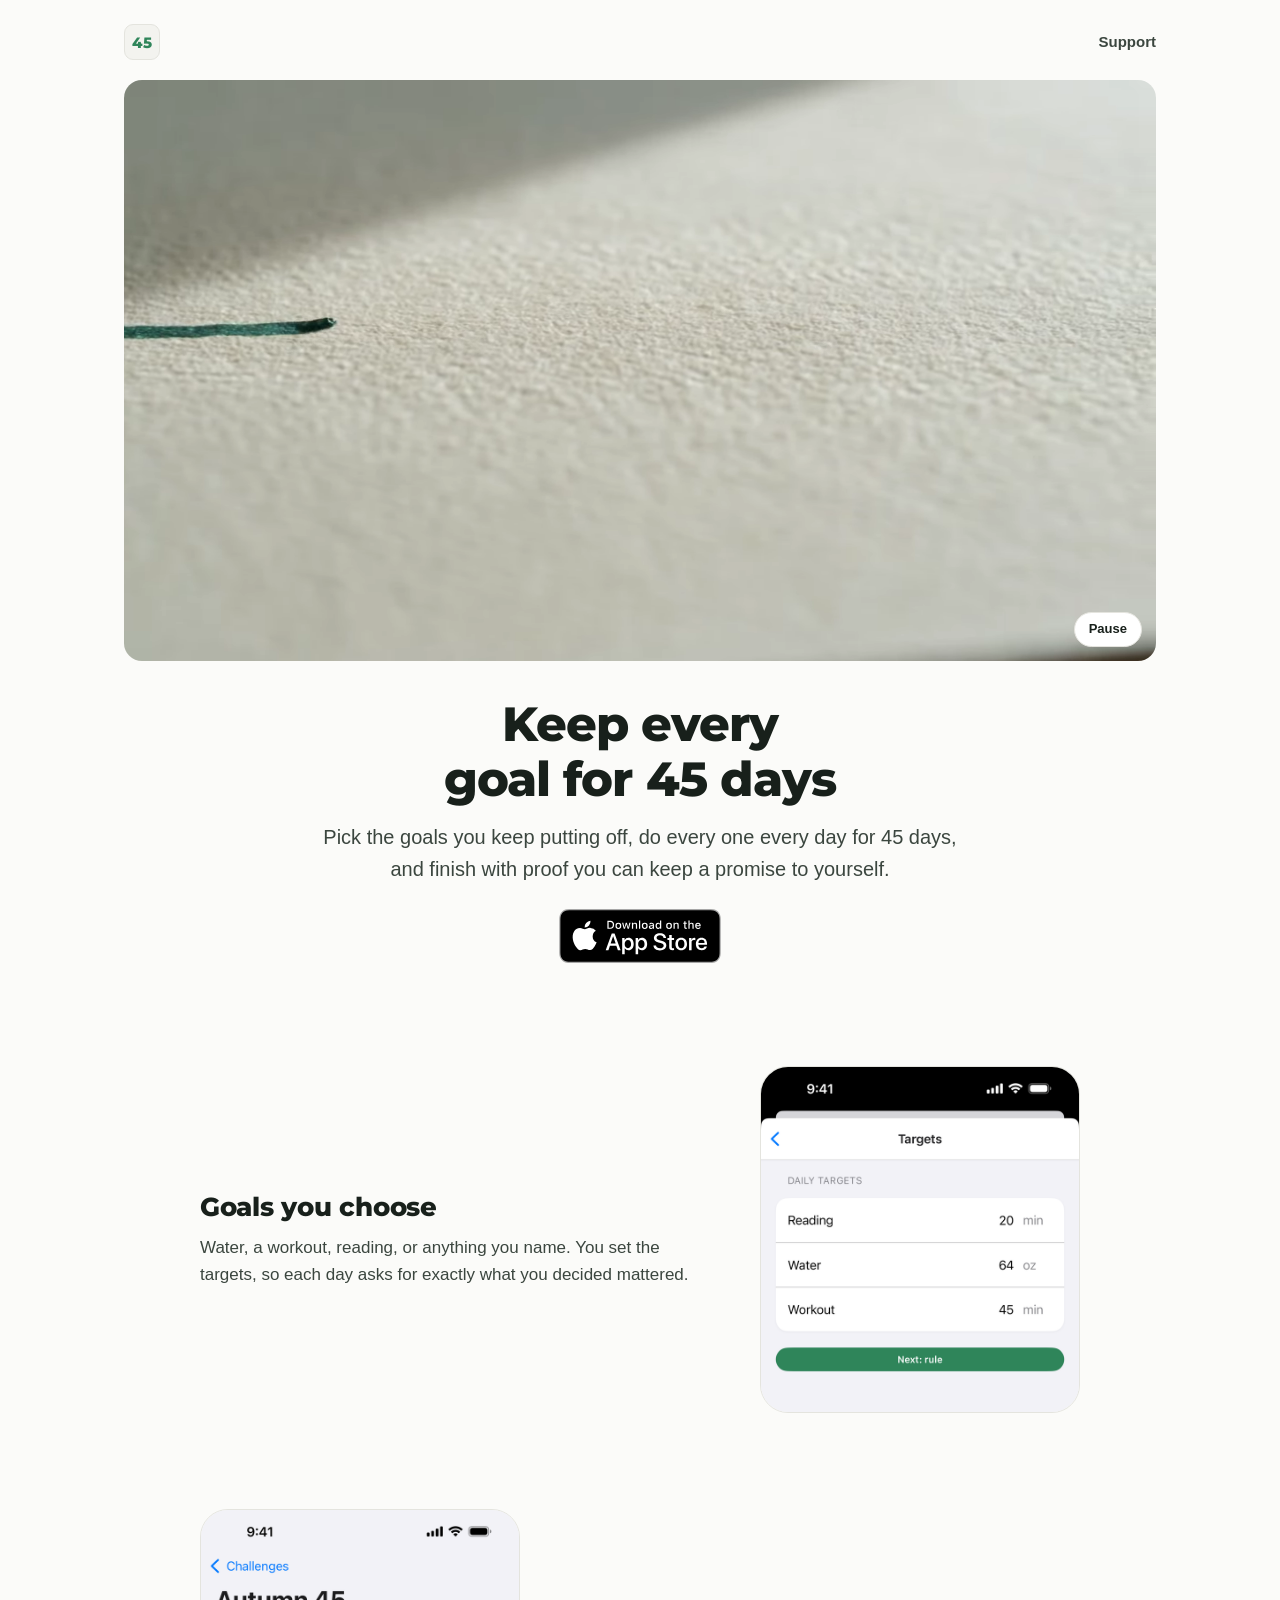
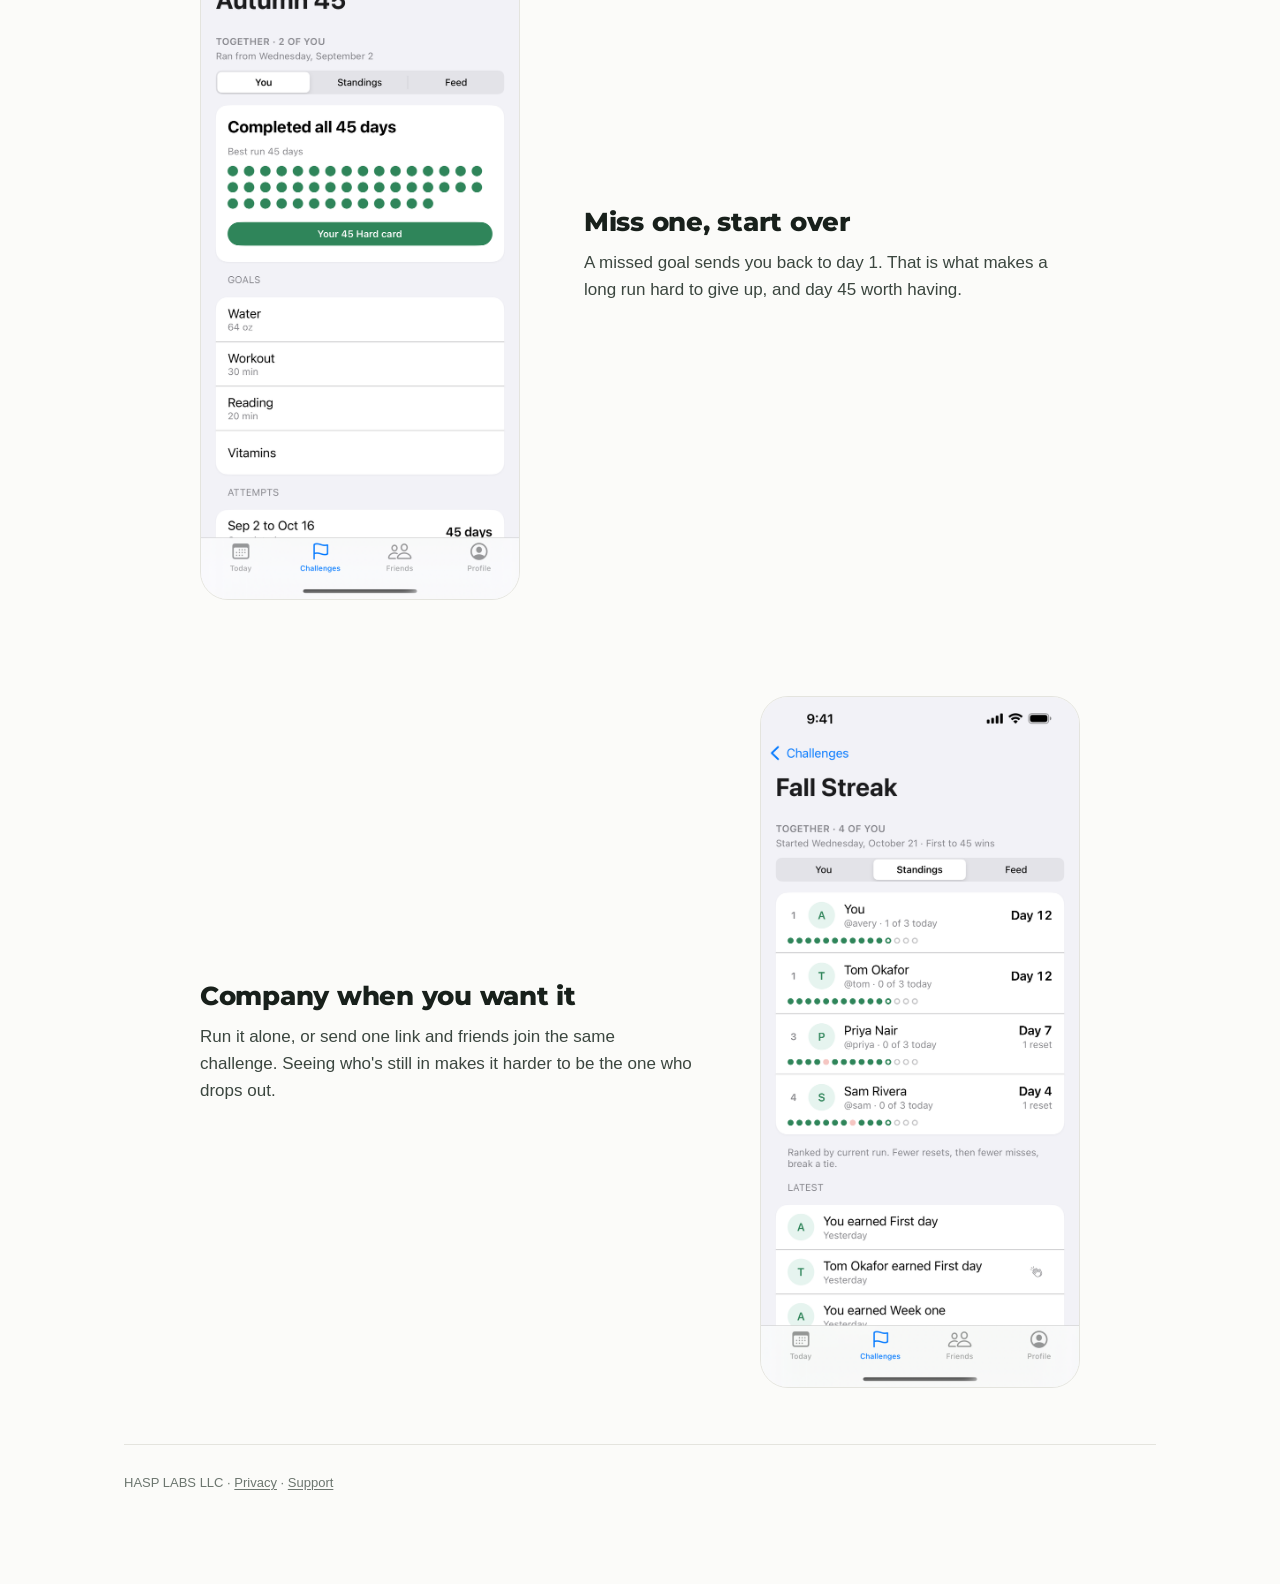
==== commit 1a4dbf41: "Add the Search Console verification tag" ====
--- a/index.html
+++ b/index.html
@@ -3,6 +3,7 @@
 <head>
 <meta charset="utf-8" />
 <meta name="viewport" content="width=device-width, initial-scale=1" />
+<meta name="google-site-verification" content="_T3yqKpi8-I9mzM-Ovx2aedrtUm_PZCfc8wFRro3_uA" />
 <title>45 Hard</title>
 <meta name="description" content="Pick the goals you keep putting off, do every one every day for 45 days, and finish with proof you can keep a promise to yourself." />
 <meta property="og:type" content="website" />
